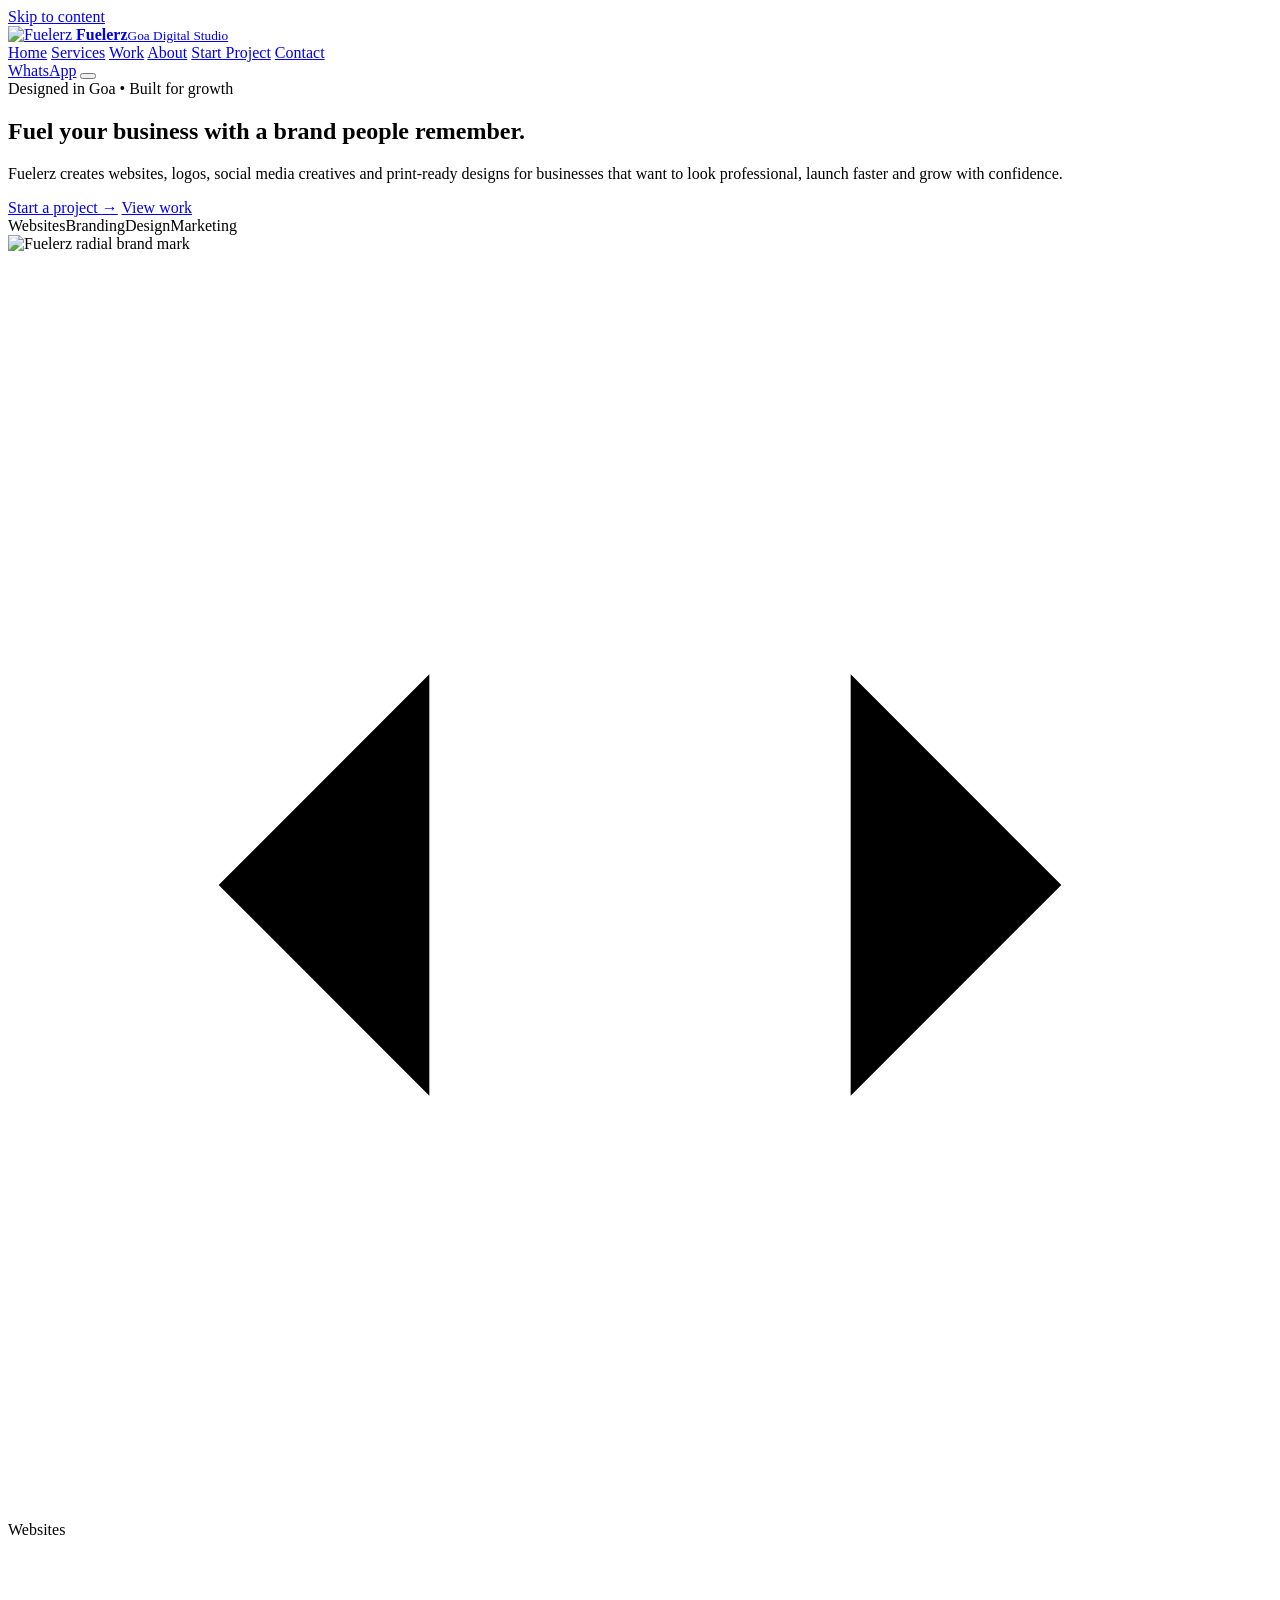
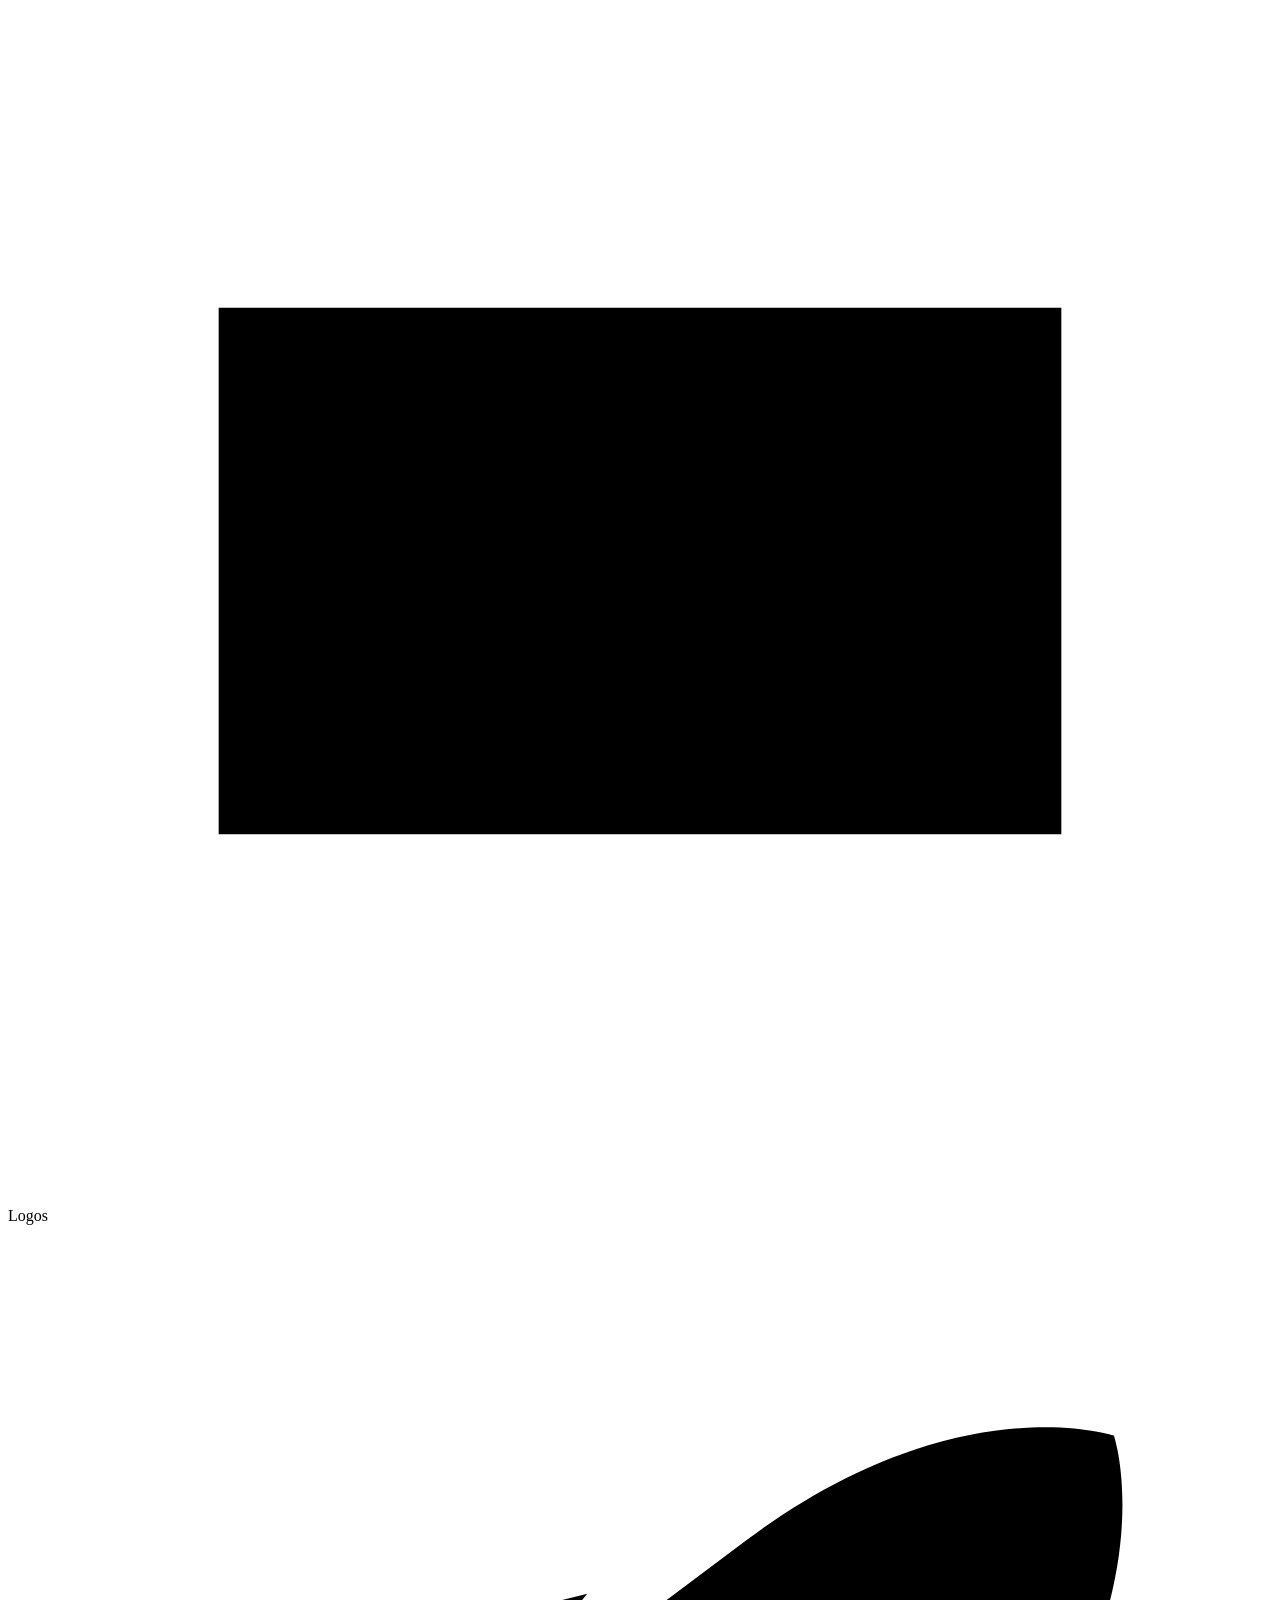
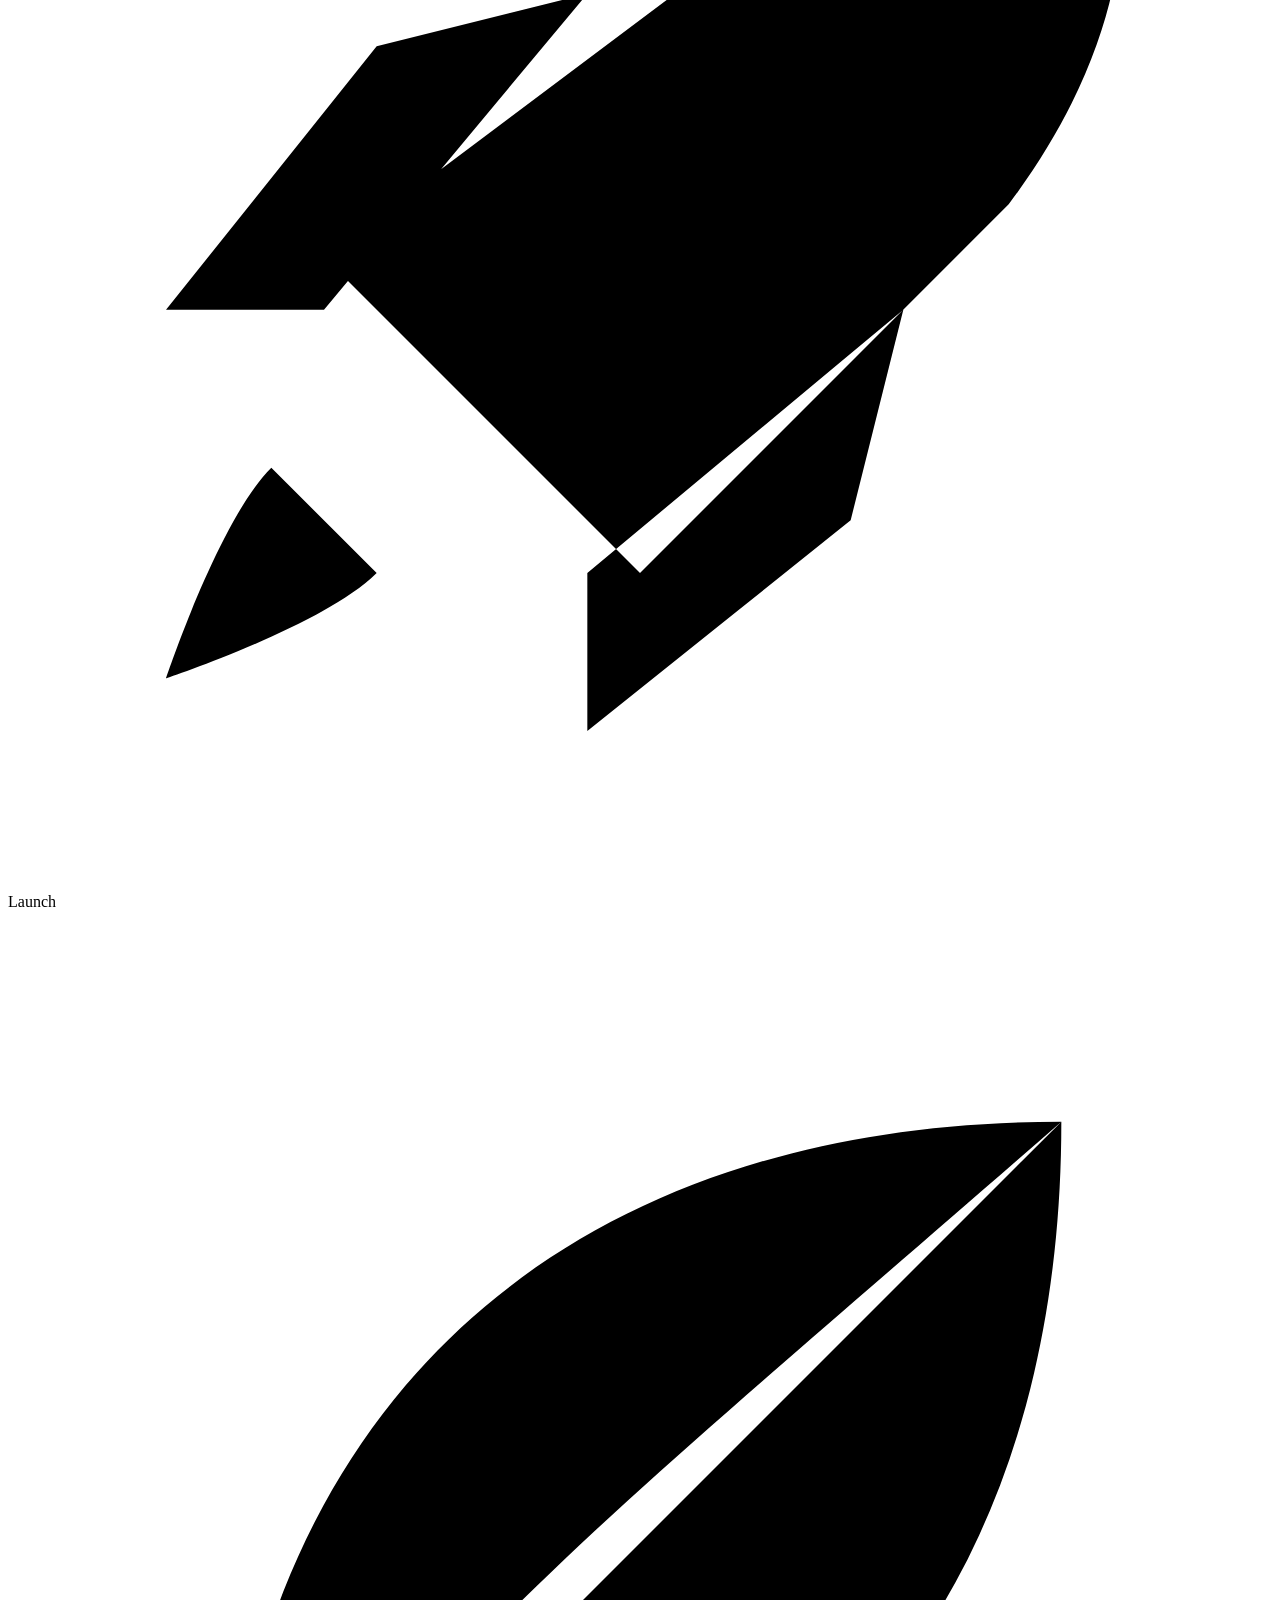
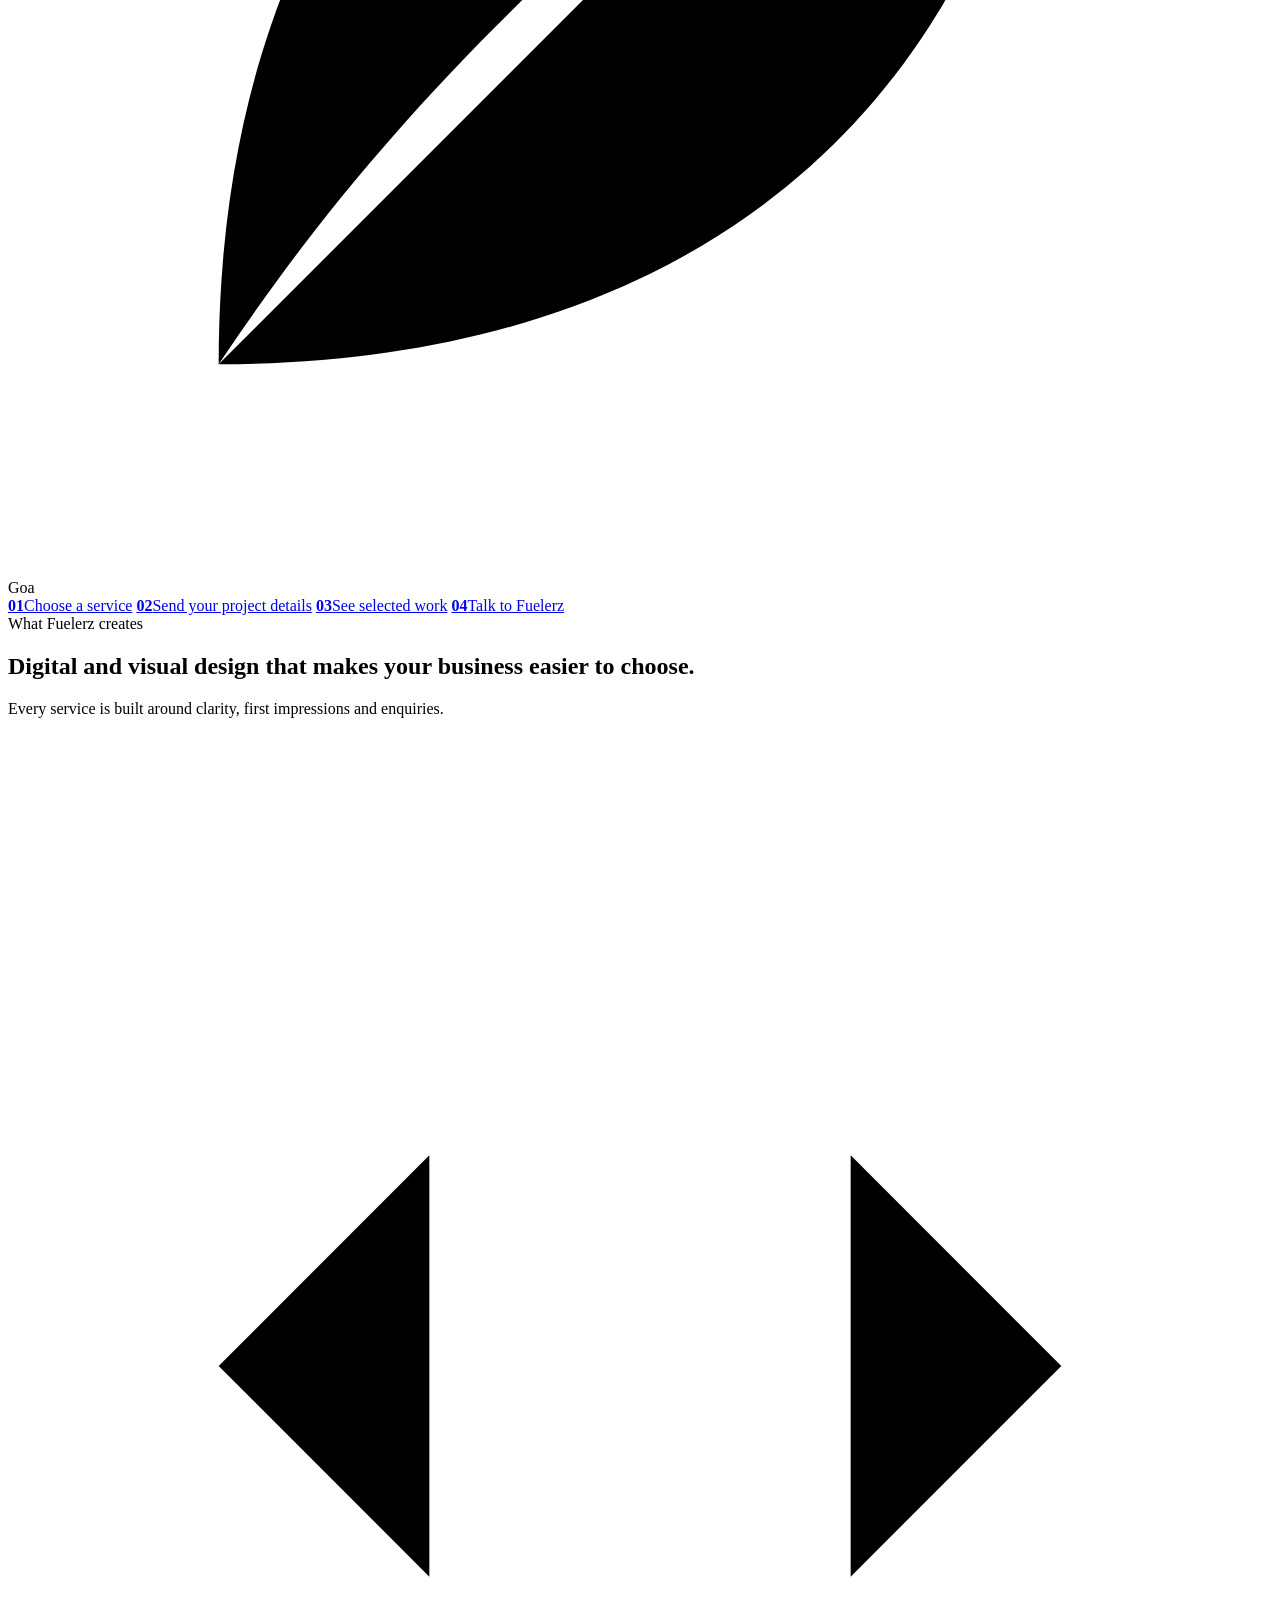
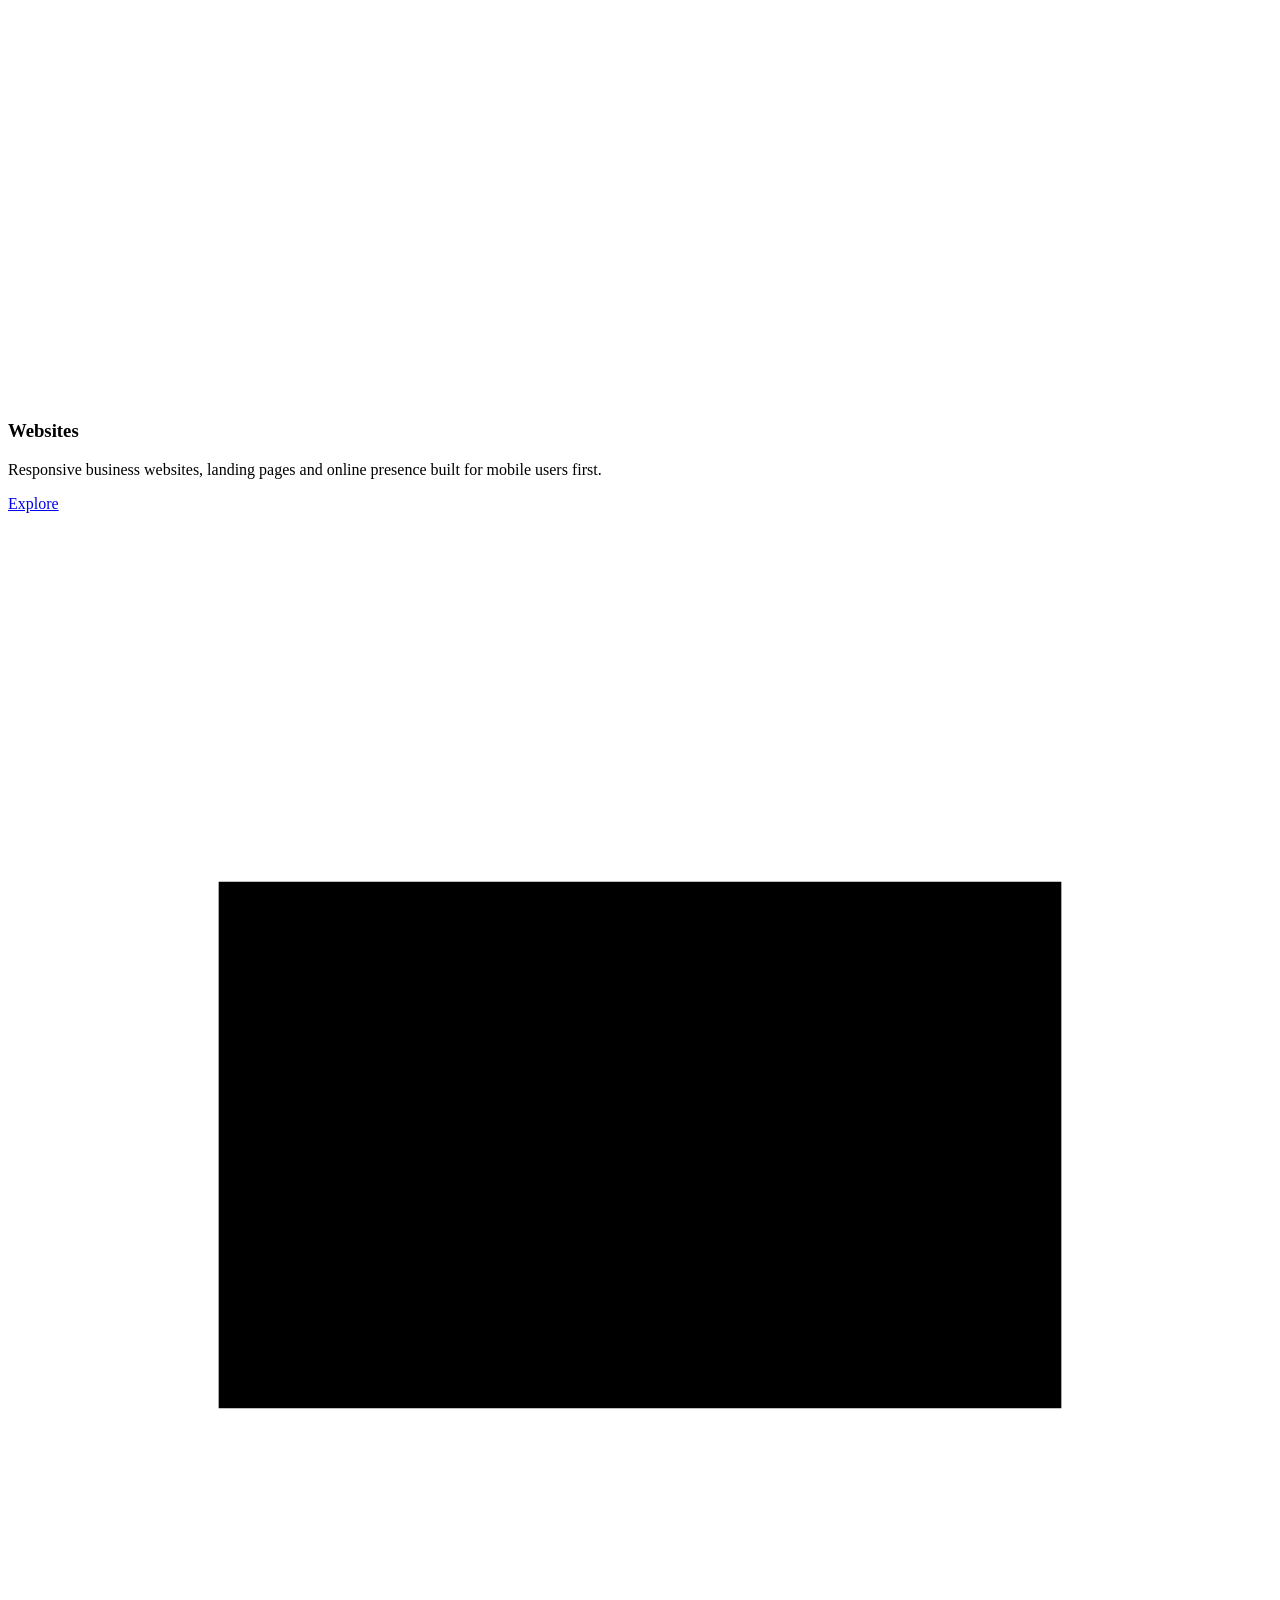
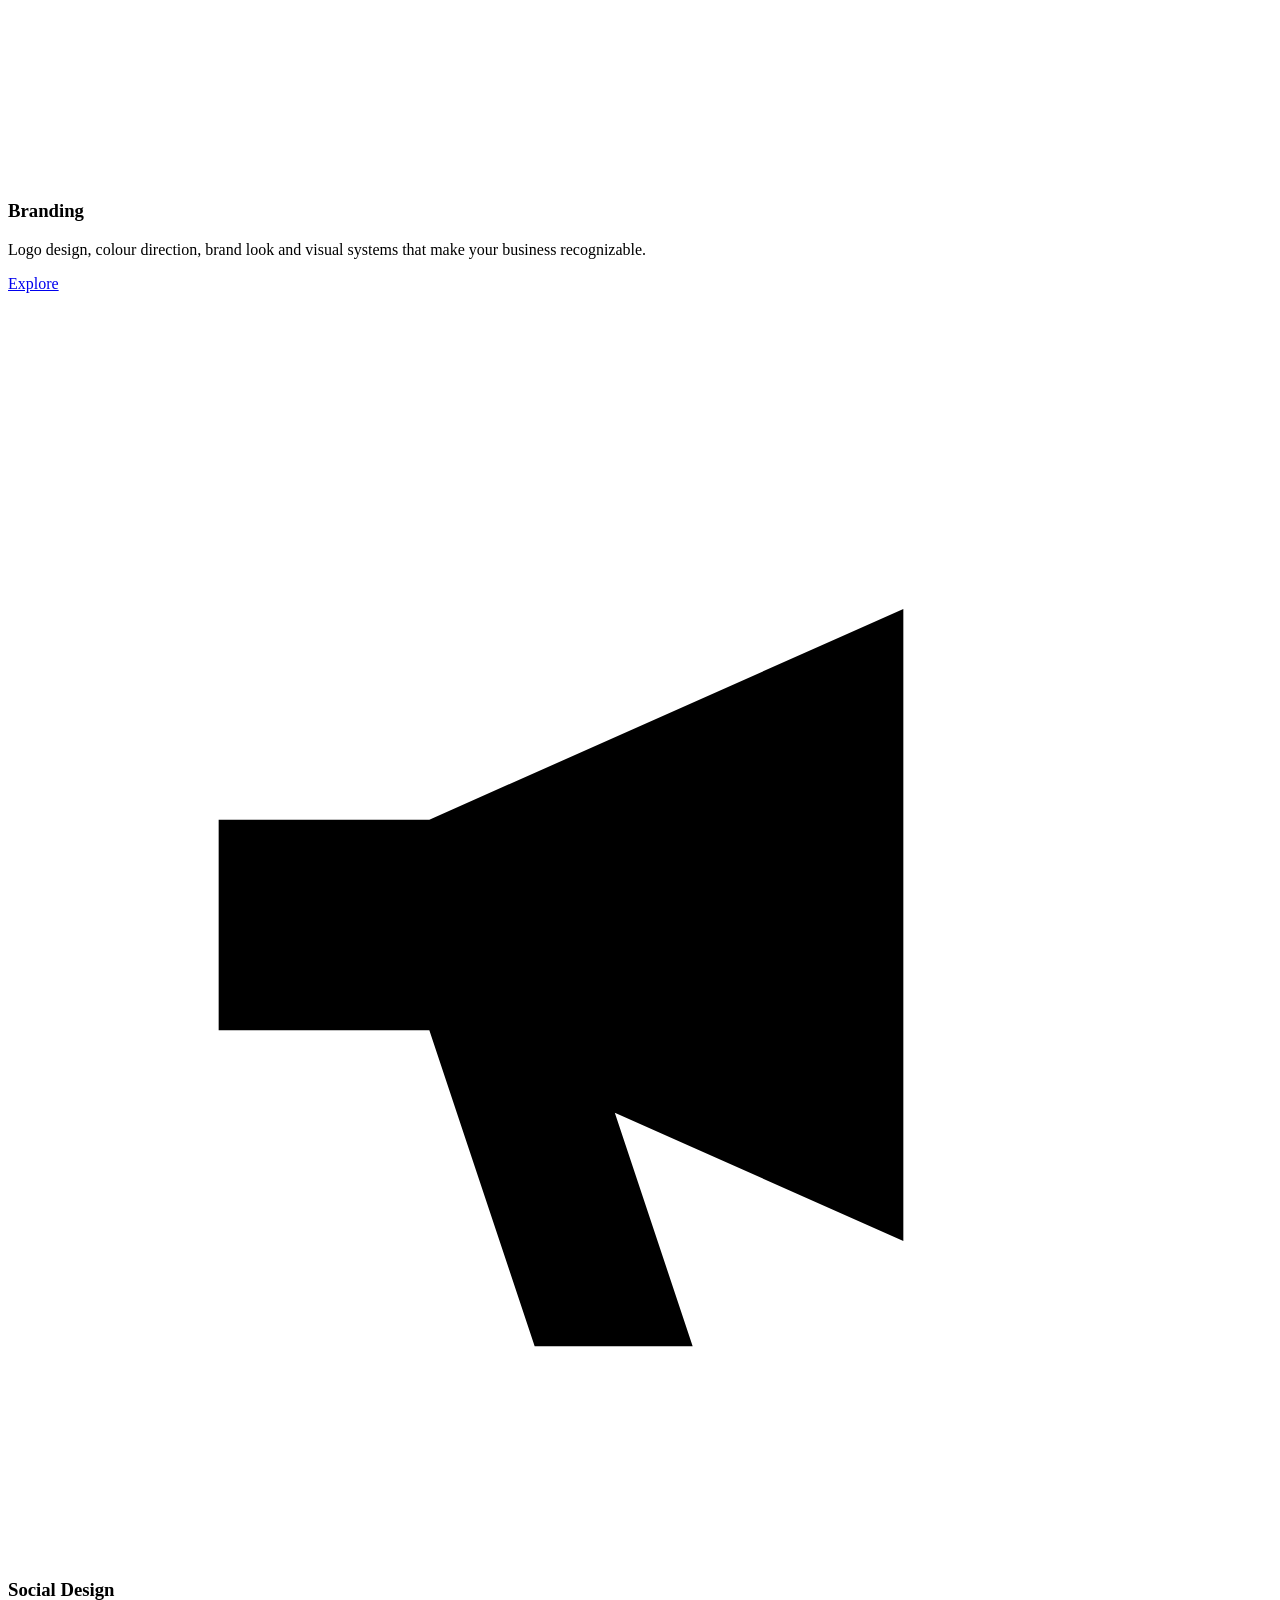
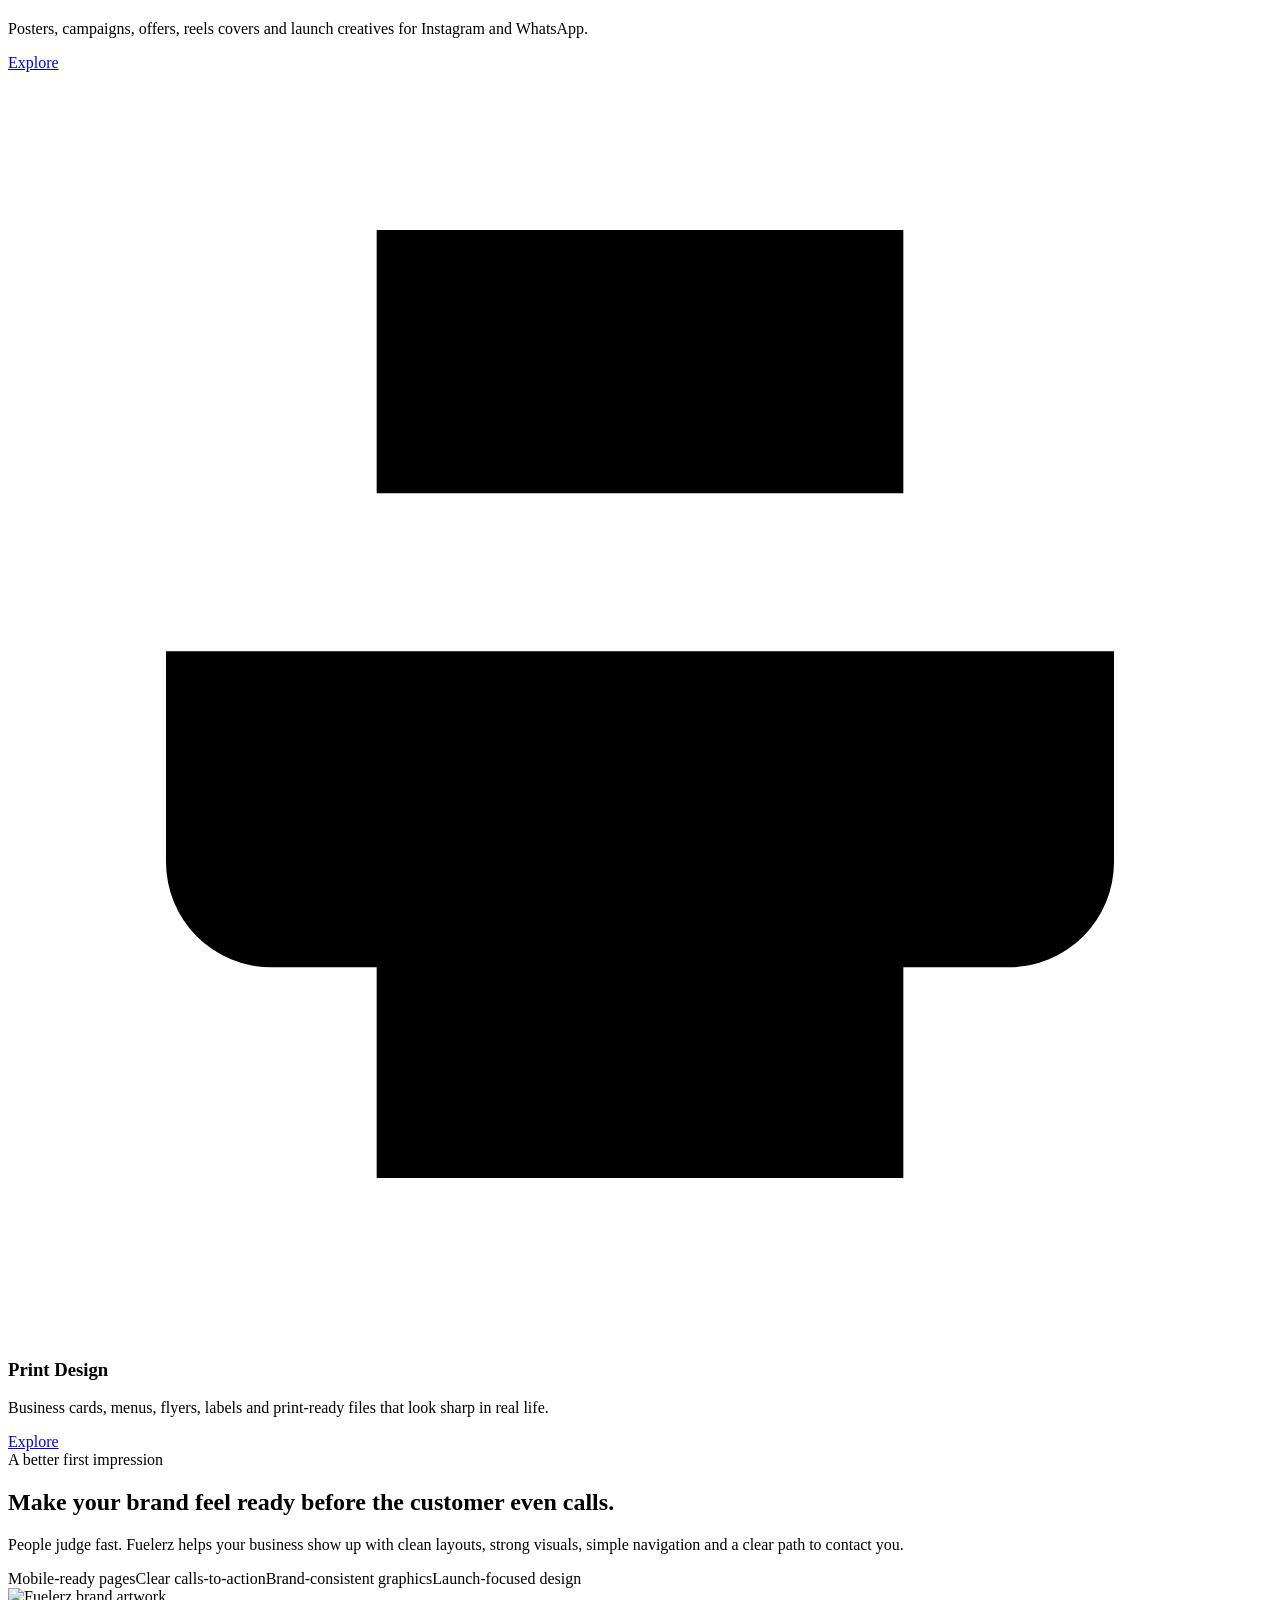
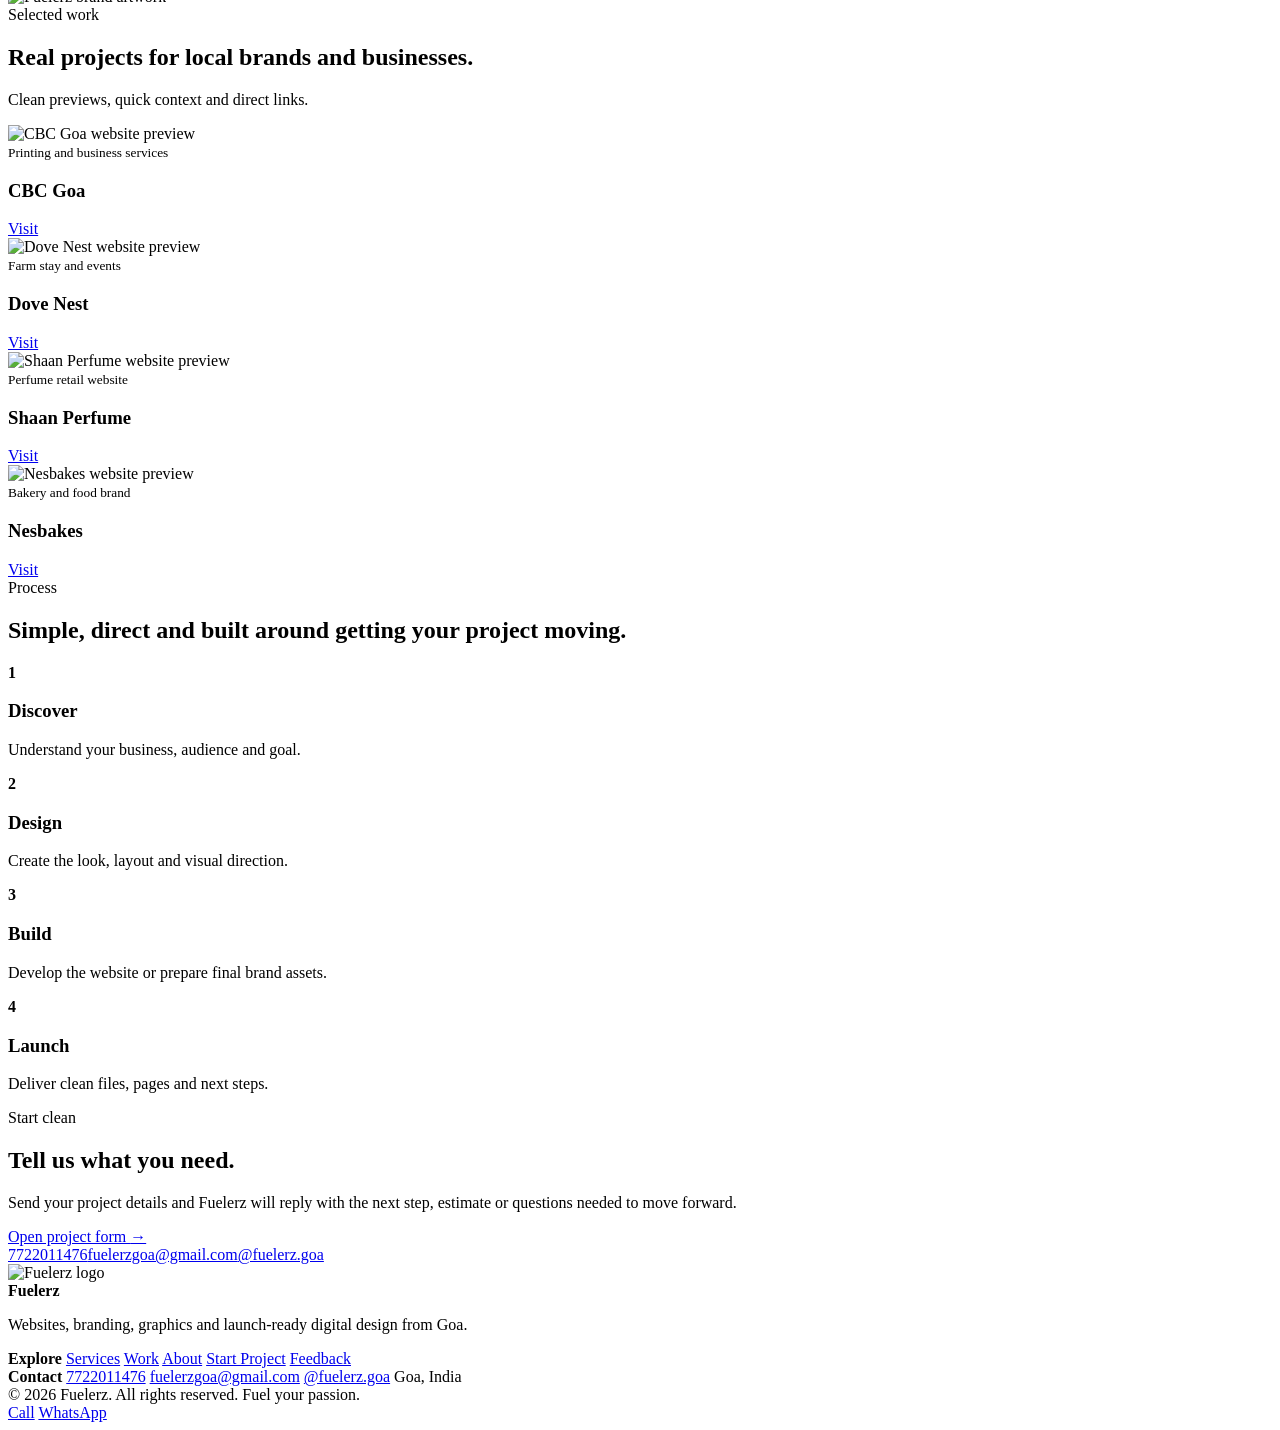
==== index.html @ 54dd2547 "Add files via upload" ====
<!doctype html>
<html lang="en">
<head>
  <meta charset="utf-8">
  <meta name="viewport" content="width=device-width, initial-scale=1">
  <title>Fuelerz | Website Design, Branding & Creative Studio in Goa</title>
  <meta name="description" content="Fuelerz is a Goa-based digital studio creating websites, logos, branding, social media creatives and print designs for businesses that want to stand out.">
  <meta name="theme-color" content="#080512">
  <link rel="icon" type="image/webp" href="assets/images/logo-mark.webp">
  <link rel="apple-touch-icon" href="assets/images/favicon.png">
  <link rel="preconnect" href="https://fonts.googleapis.com">
  <link rel="preconnect" href="https://fonts.gstatic.com" crossorigin>
  <link href="https://fonts.googleapis.com/css2?family=Inter:wght@400;600;700;800;900&family=Rajdhani:wght@600;700&display=swap" rel="stylesheet">
  <link rel="stylesheet" href="css/style.css">
  <meta property="og:title" content="Fuelerz | Website Design, Branding & Creative Studio in Goa">
  <meta property="og:description" content="Fuelerz is a Goa-based digital studio creating websites, logos, branding, social media creatives and print designs for businesses that want to stand out.">
  <meta property="og:image" content="assets/images/hero-design.webp">
  <script type="application/ld+json">{"@context":"https://schema.org","@type":"Organization","name":"Fuelerz","url":"https://fuelerz.com","logo":"https://fuelerz.com/assets/images/logo-mark.webp","founder":{"@type":"Person","name":"Sergio Caetano Fernandes","jobTitle":"Founder of Fuelerz","sameAs":["https://www.instagram.com/sergio.yaml"]},"email":"fuelerzgoa@gmail.com","telephone":"+917722011476","address":{"@type":"PostalAddress","addressRegion":"Goa","addressCountry":"IN"},"sameAs":["https://www.instagram.com/fuelerz.goa"]}</script>
</head>
<body data-page="home">
<a class="skip-link" href="#main">Skip to content</a>
<div class="site-bg" aria-hidden="true"></div>
<div class="grain" aria-hidden="true"></div>
<header class="nav-wrap">
  <nav class="nav-island" aria-label="Main navigation">
    <a class="brand" href="index.html" aria-label="Fuelerz home">
      <img src="assets/images/logo-mark.webp" alt="Fuelerz" class="brand-logo">
      <span class="brand-copy"><strong>Fuelerz</strong><small>Goa Digital Studio</small></span>
    </a>
    <div class="nav-links" id="navLinks">
      <a href="index.html" data-nav="home">Home</a>
      <a href="services.html" data-nav="services">Services</a>
      <a href="work.html" data-nav="work">Work</a>
      <a href="about.html" data-nav="about">About</a>
      <a href="orders.html" data-nav="orders">Start Project</a>
      <a href="contact.html" data-nav="contact">Contact</a>
    </div>
    <div class="nav-cta">
      <a class="whatsapp-pill" href="https://wa.me/917722011476?text=Hi%20Fuelerz%2C%20I%20want%20to%20start%20a%20project." target="_blank" rel="noopener">WhatsApp</a>
      <button class="menu-toggle" aria-label="Open menu" aria-expanded="false" aria-controls="navLinks"><span></span><span></span></button>
    </div>
  </nav>
</header>
<main id="main">

<section class="hero radial-hero">
  <div class="container hero-layout">
    <div class="hero-copy reveal">
      <span class="eyebrow">Designed in Goa • Built for growth</span>
      <h1>Fuel your business with a brand people remember.</h1>
      <p class="lead">Fuelerz creates websites, logos, social media creatives and print-ready designs for businesses that want to look professional, launch faster and grow with confidence.</p>
      <div class="hero-actions">
        <a class="btn btn-primary" href="orders.html">Start a project <span>→</span></a>
        <a class="btn btn-ghost" href="work.html">View work</a>
      </div>
      <div class="signal-row" aria-label="Fuelerz services">
        <span>Websites</span><span>Branding</span><span>Design</span><span>Marketing</span>
      </div>
    </div>
    <div class="hero-stage reveal" aria-label="Fuelerz identity artwork">
      <div class="halo"></div>
      <img class="radial-main" src="assets/images/logo-radial-old.webp" alt="Fuelerz radial brand mark">
      <div class="orbit-card orb-a"><svg viewBox="0 0 24 24"><path d="m8 16-4-4 4-4M16 8l4 4-4 4M14 4l-4 16"/></svg> Websites</div>
      <div class="orbit-card orb-b"><svg viewBox="0 0 24 24"><path d="M4 7h16v10H4V7Zm3-3h10M8 20h8M8 11h8M8 14h4"/></svg> Logos</div>
      <div class="orbit-card orb-c"><svg viewBox="0 0 24 24"><path d="M5 16c-1 1-2 4-2 4s3-1 4-2m7-12c4-3 7-2 7-2s1 3-2 7l-7 7-6-6 8-6Zm-1 1 4 4M6 13l-3 0 4-5 4-1M11 18l0 3 5-4 1-4"/></svg> Launch</div>
      <div class="orbit-card orb-d"><svg viewBox="0 0 24 24"><path d="M20 4C10 4 4 10 4 20c10 0 16-6 16-16ZM4 20c4-6 8-9 16-16"/></svg> Goa</div>
    </div>
  </div>
</section>
<section class="quick-panel">
  <div class="container quick-grid reveal">
    <a href="services.html"><b>01</b><span>Choose a service</span></a>
    <a href="orders.html"><b>02</b><span>Send your project details</span></a>
    <a href="work.html"><b>03</b><span>See selected work</span></a>
    <a href="contact.html"><b>04</b><span>Talk to Fuelerz</span></a>
  </div>
</section>
<section class="section">
  <div class="container">
    <div class="section-head reveal"><span class="eyebrow">What Fuelerz creates</span><h2>Digital and visual design that makes your business easier to choose.</h2><p>Every service is built around clarity, first impressions and enquiries.</p></div>
    <div class="service-grid">
      <article class="service-card reveal"><svg viewBox="0 0 24 24"><path d="m8 16-4-4 4-4M16 8l4 4-4 4M14 4l-4 16"/></svg><h3>Websites</h3><p>Responsive business websites, landing pages and online presence built for mobile users first.</p><a href="services.html#websites">Explore</a></article>
      <article class="service-card reveal"><svg viewBox="0 0 24 24"><path d="M4 7h16v10H4V7Zm3-3h10M8 20h8M8 11h8M8 14h4"/></svg><h3>Branding</h3><p>Logo design, colour direction, brand look and visual systems that make your business recognizable.</p><a href="services.html#branding">Explore</a></article>
      <article class="service-card reveal"><svg viewBox="0 0 24 24"><path d="M4 14h4l9 4V6L8 10H4v4Zm4 0 2 6h3l-2-6"/></svg><h3>Social Design</h3><p>Posters, campaigns, offers, reels covers and launch creatives for Instagram and WhatsApp.</p><a href="services.html#social">Explore</a></article>
      <article class="service-card reveal"><svg viewBox="0 0 24 24"><path d="M7 8V3h10v5M7 17H5a2 2 0 0 1-2-2v-4h18v4a2 2 0 0 1-2 2h-2M7 14h10v7H7v-7Z"/></svg><h3>Print Design</h3><p>Business cards, menus, flyers, labels and print-ready files that look sharp in real life.</p><a href="services.html#print">Explore</a></article>
    </div>
  </div>
</section>
<section class="section alt-section">
  <div class="container two-column">
    <div class="feature-copy reveal"><span class="eyebrow">A better first impression</span><h2>Make your brand feel ready before the customer even calls.</h2><p>People judge fast. Fuelerz helps your business show up with clean layouts, strong visuals, simple navigation and a clear path to contact you.</p><div class="check-list"><span>Mobile-ready pages</span><span>Clear calls-to-action</span><span>Brand-consistent graphics</span><span>Launch-focused design</span></div></div>
    <div class="feature-visual reveal"><img src="assets/images/hero-design.webp" alt="Fuelerz brand artwork"></div>
  </div>
</section>
<section class="section">
  <div class="container">
    <div class="section-head reveal"><span class="eyebrow">Selected work</span><h2>Real projects for local brands and businesses.</h2><p>Clean previews, quick context and direct links.</p></div>
    <div class="work-grid">
      <article class="work-card reveal"><div class="browser-bar"><span></span><span></span><span></span></div><div class="work-image"><img loading="lazy" src="assets/images/work/cbcgoa.webp" alt="CBC Goa website preview"></div><div class="work-info"><div><small>Printing and business services</small><h3>CBC Goa</h3></div><a href="https://cbcgoa.com" target="_blank" rel="noopener">Visit</a></div></article><article class="work-card reveal"><div class="browser-bar"><span></span><span></span><span></span></div><div class="work-image"><img loading="lazy" src="assets/images/work/dovenest.webp" alt="Dove Nest website preview"></div><div class="work-info"><div><small>Farm stay and events</small><h3>Dove Nest</h3></div><a href="https://dovenest.co.in" target="_blank" rel="noopener">Visit</a></div></article><article class="work-card reveal"><div class="browser-bar"><span></span><span></span><span></span></div><div class="work-image"><img loading="lazy" src="assets/images/work/shaanperfume.webp" alt="Shaan Perfume website preview"></div><div class="work-info"><div><small>Perfume retail website</small><h3>Shaan Perfume</h3></div><a href="https://shaanperfume.com" target="_blank" rel="noopener">Visit</a></div></article><article class="work-card reveal"><div class="browser-bar"><span></span><span></span><span></span></div><div class="work-image"><img loading="lazy" src="assets/images/work/nesbakes.webp" alt="Nesbakes website preview"></div><div class="work-info"><div><small>Bakery and food brand</small><h3>Nesbakes</h3></div><a href="https://nesbakes.com" target="_blank" rel="noopener">Visit</a></div></article>
    </div>
  </div>
</section>
<section class="section process-section">
  <div class="container">
    <div class="section-head reveal"><span class="eyebrow">Process</span><h2>Simple, direct and built around getting your project moving.</h2></div>
    <div class="process-lane reveal">
      <div><b>1</b><h3>Discover</h3><p>Understand your business, audience and goal.</p></div>
      <div><b>2</b><h3>Design</h3><p>Create the look, layout and visual direction.</p></div>
      <div><b>3</b><h3>Build</h3><p>Develop the website or prepare final brand assets.</p></div>
      <div><b>4</b><h3>Launch</h3><p>Deliver clean files, pages and next steps.</p></div>
    </div>
  </div>
</section>
<section class="section cta-section">
  <div class="container cta-card reveal">
    <span class="eyebrow">Start clean</span><h2>Tell us what you need.</h2><p>Send your project details and Fuelerz will reply with the next step, estimate or questions needed to move forward.</p><a class="btn btn-primary" href="orders.html">Open project form <span>→</span></a>
    <div class="contact-mini"><a href="tel:+917722011476">7722011476</a><a href="mailto:fuelerzgoa@gmail.com">fuelerzgoa@gmail.com</a><a href="https://instagram.com/fuelerz.goa" target="_blank" rel="noopener">@fuelerz.goa</a></div>
  </div>
</section>

</main>
<footer class="footer">
  <div class="container footer-grid">
    <div class="footer-brand">
      <img src="assets/images/logo-mark.webp" alt="Fuelerz logo">
      <div>
        <strong>Fuelerz</strong>
        <p>Websites, branding, graphics and launch-ready digital design from Goa.</p>
      </div>
    </div>
    <div class="footer-links">
      <strong>Explore</strong>
      <a href="services.html">Services</a>
      <a href="work.html">Work</a>
      <a href="about.html">About</a>
      <a href="orders.html">Start Project</a>
      <a href="feedback.html">Feedback</a>
    </div>
    <div class="footer-contact">
      <strong>Contact</strong>
      <a href="tel:+917722011476">7722011476</a>
      <a href="mailto:fuelerzgoa@gmail.com">fuelerzgoa@gmail.com</a>
      <a href="https://instagram.com/fuelerz.goa" target="_blank" rel="noopener">@fuelerz.goa</a>
      <span>Goa, India</span>
    </div>
  </div>
  <div class="container footer-bottom">
    <span>© 2026 Fuelerz. All rights reserved.</span>
    <span>Fuel your passion.</span>
  </div>
</footer>
<div class="sticky-actions" aria-label="Quick contact">
  <a href="tel:+917722011476">Call</a>
  <a href="https://wa.me/917722011476?text=Hi%20Fuelerz%2C%20I%20want%20to%20start%20a%20project." target="_blank" rel="noopener">WhatsApp</a>
</div>
<script src="js/main.js"></script>
</body>
</html>
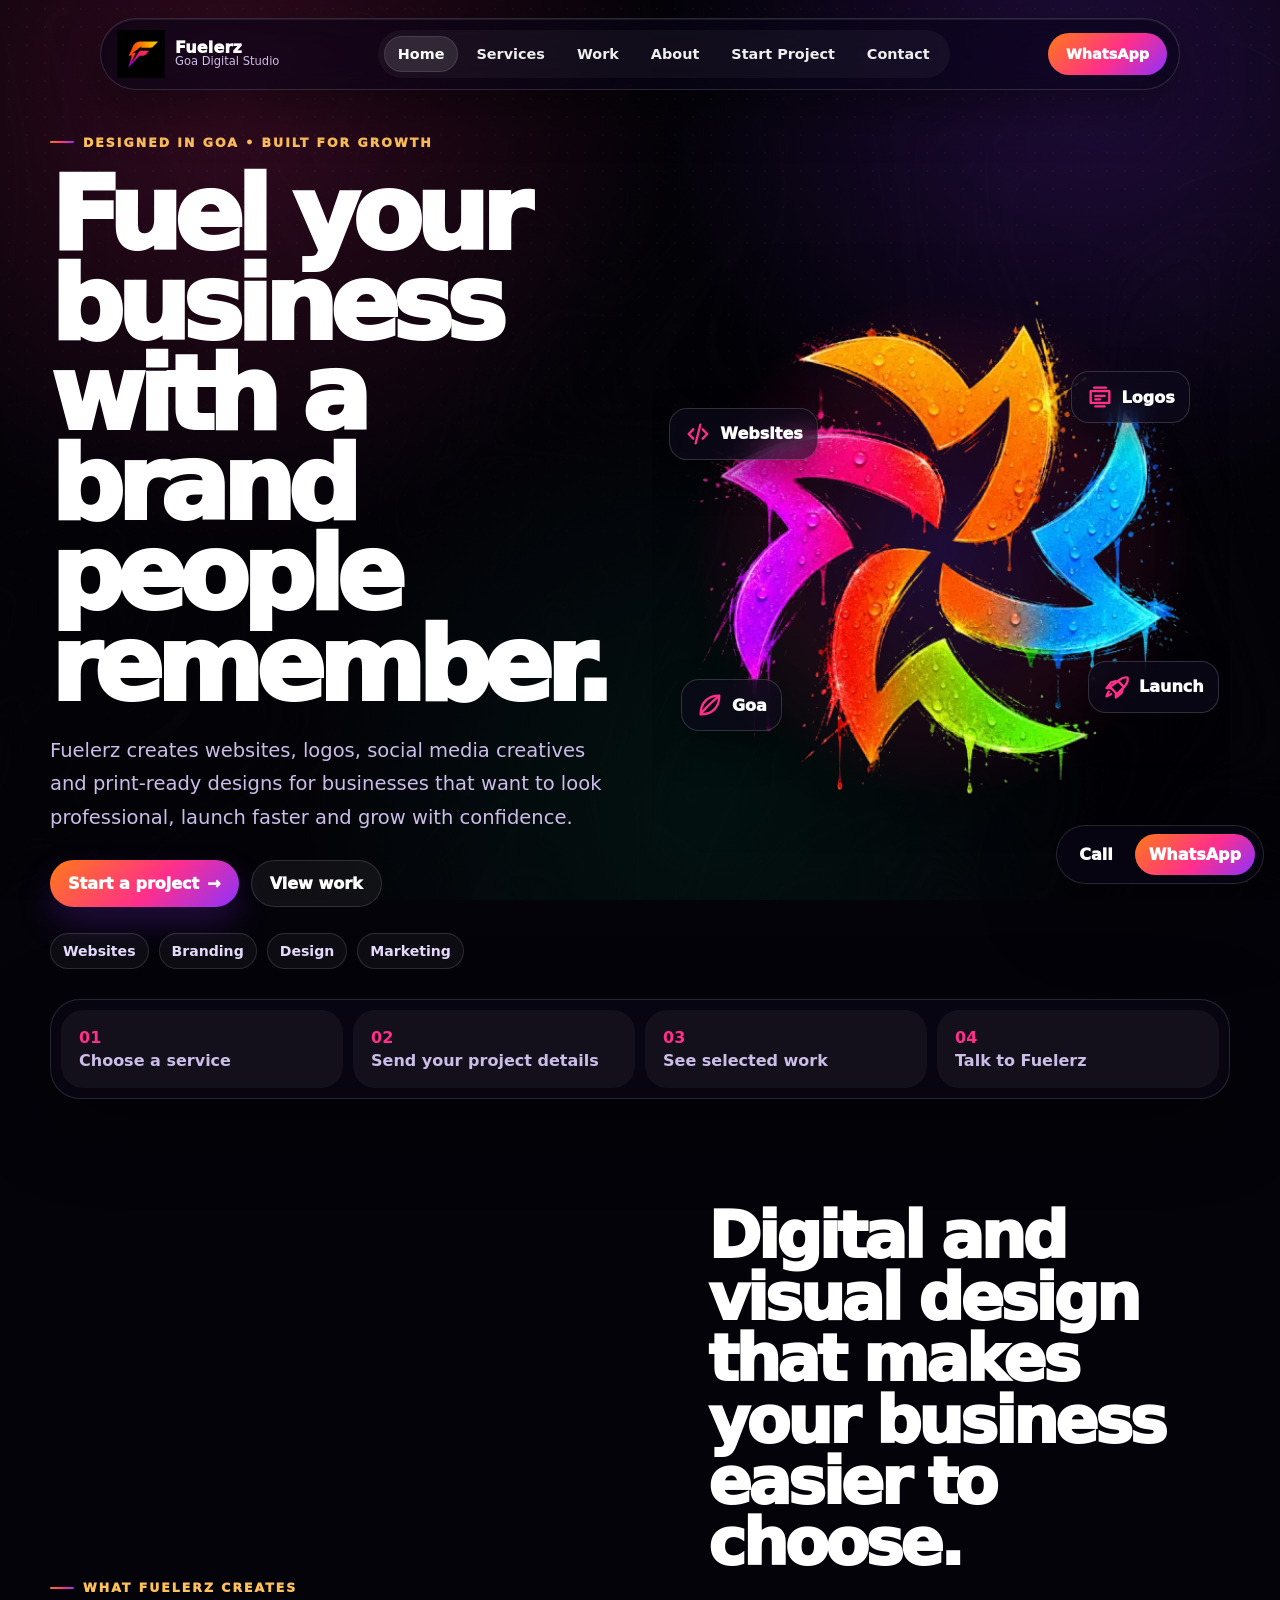
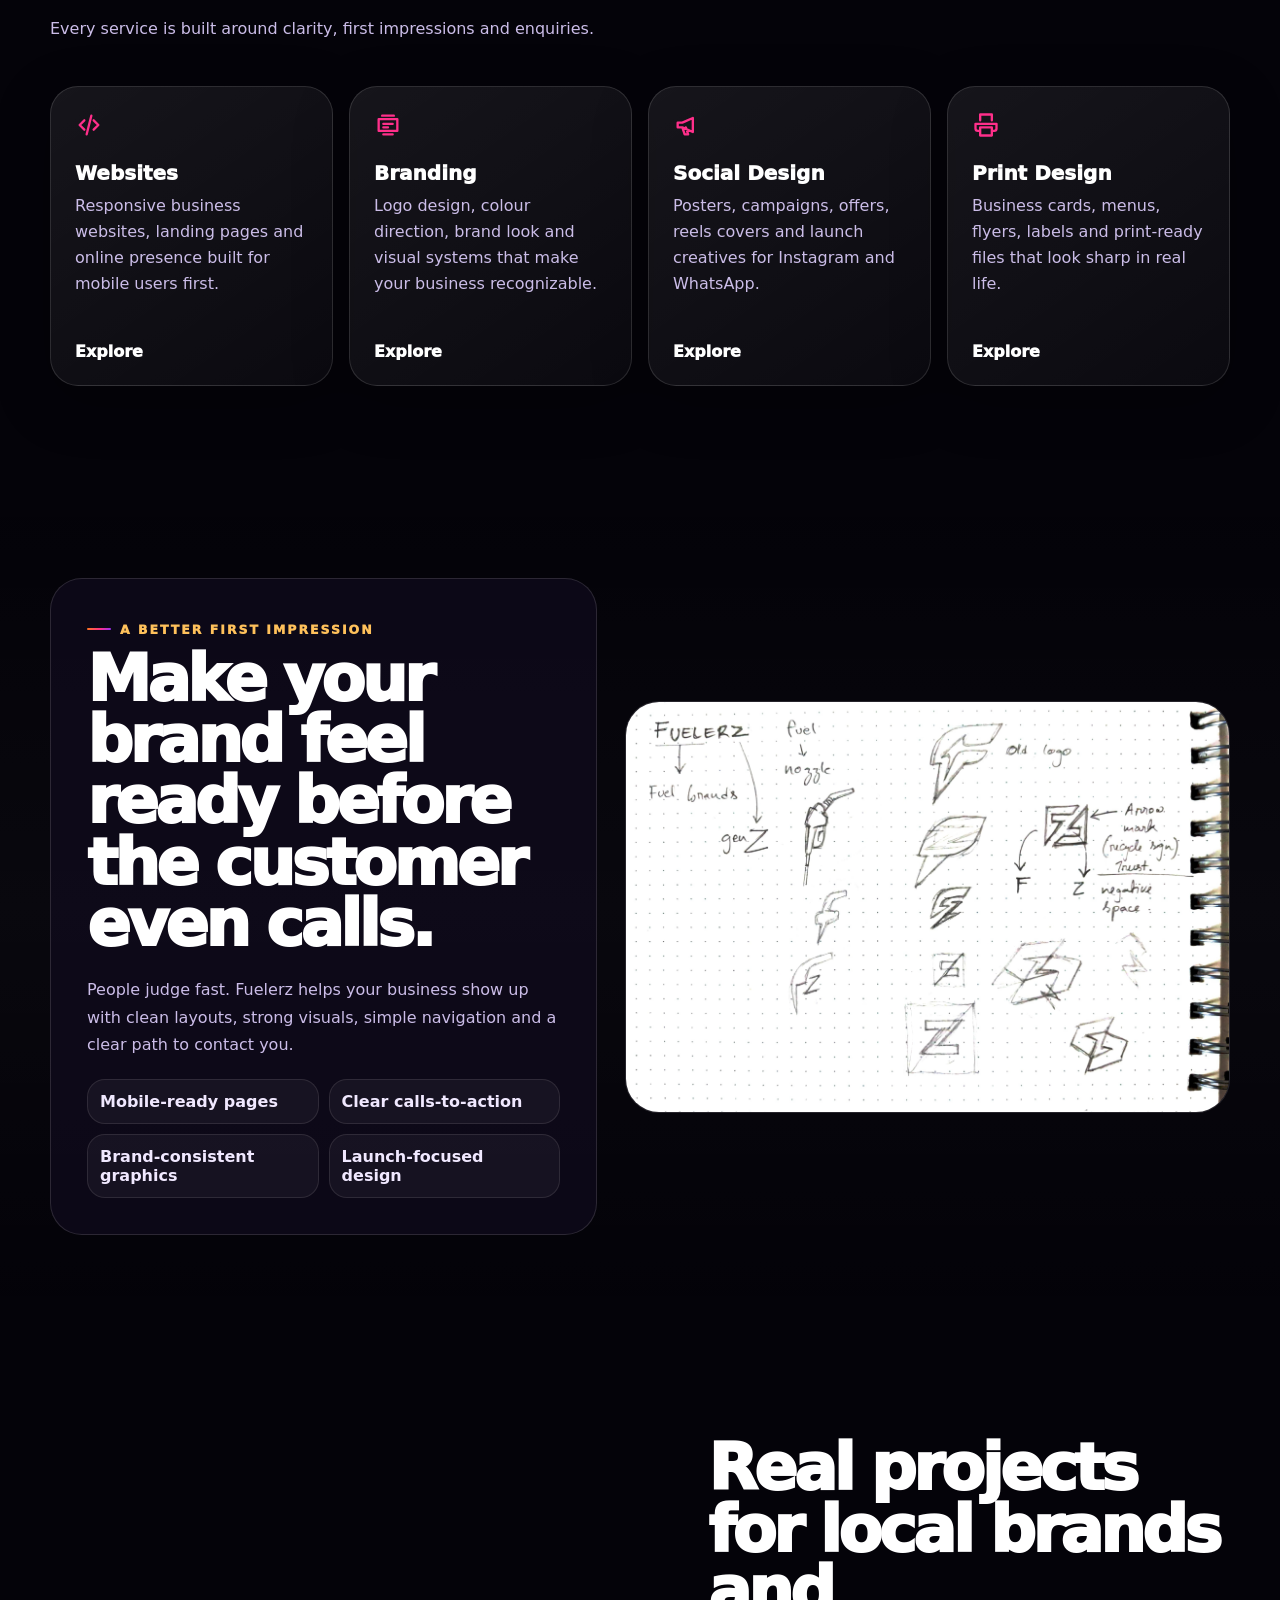
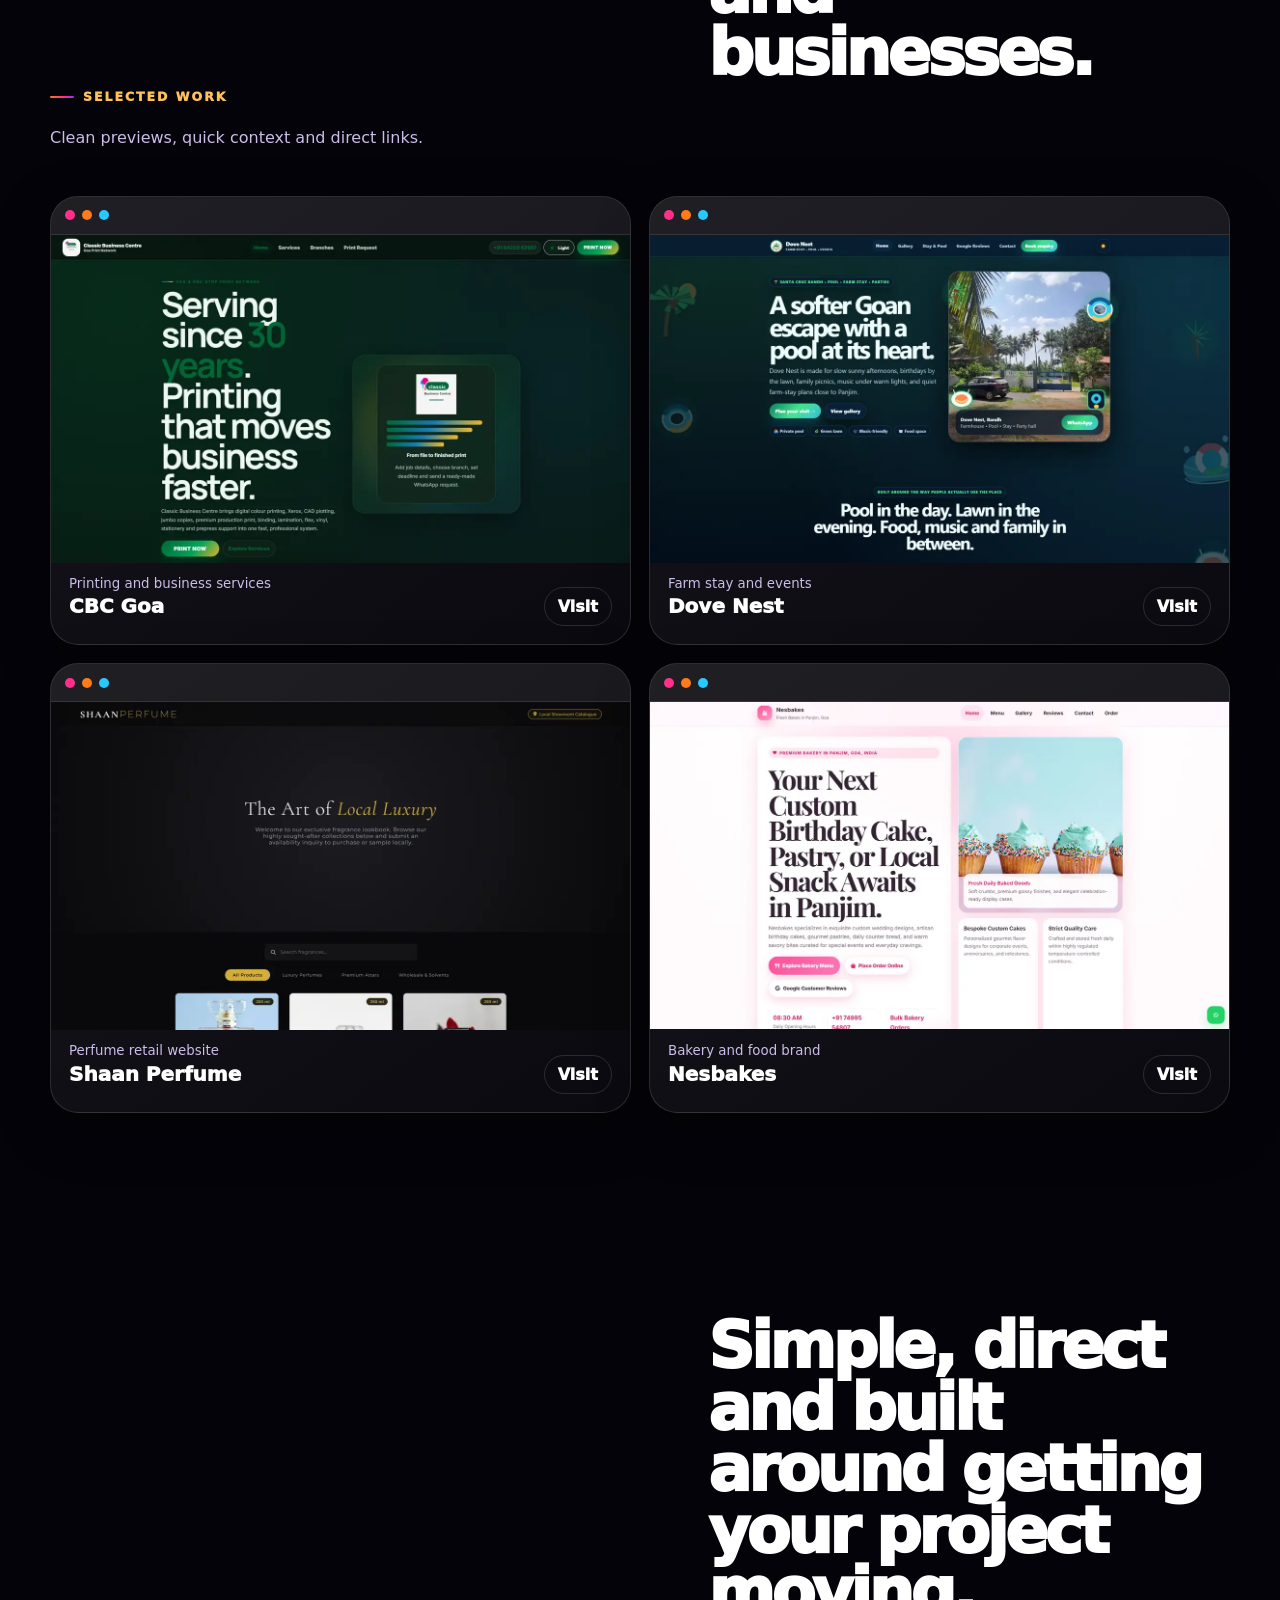
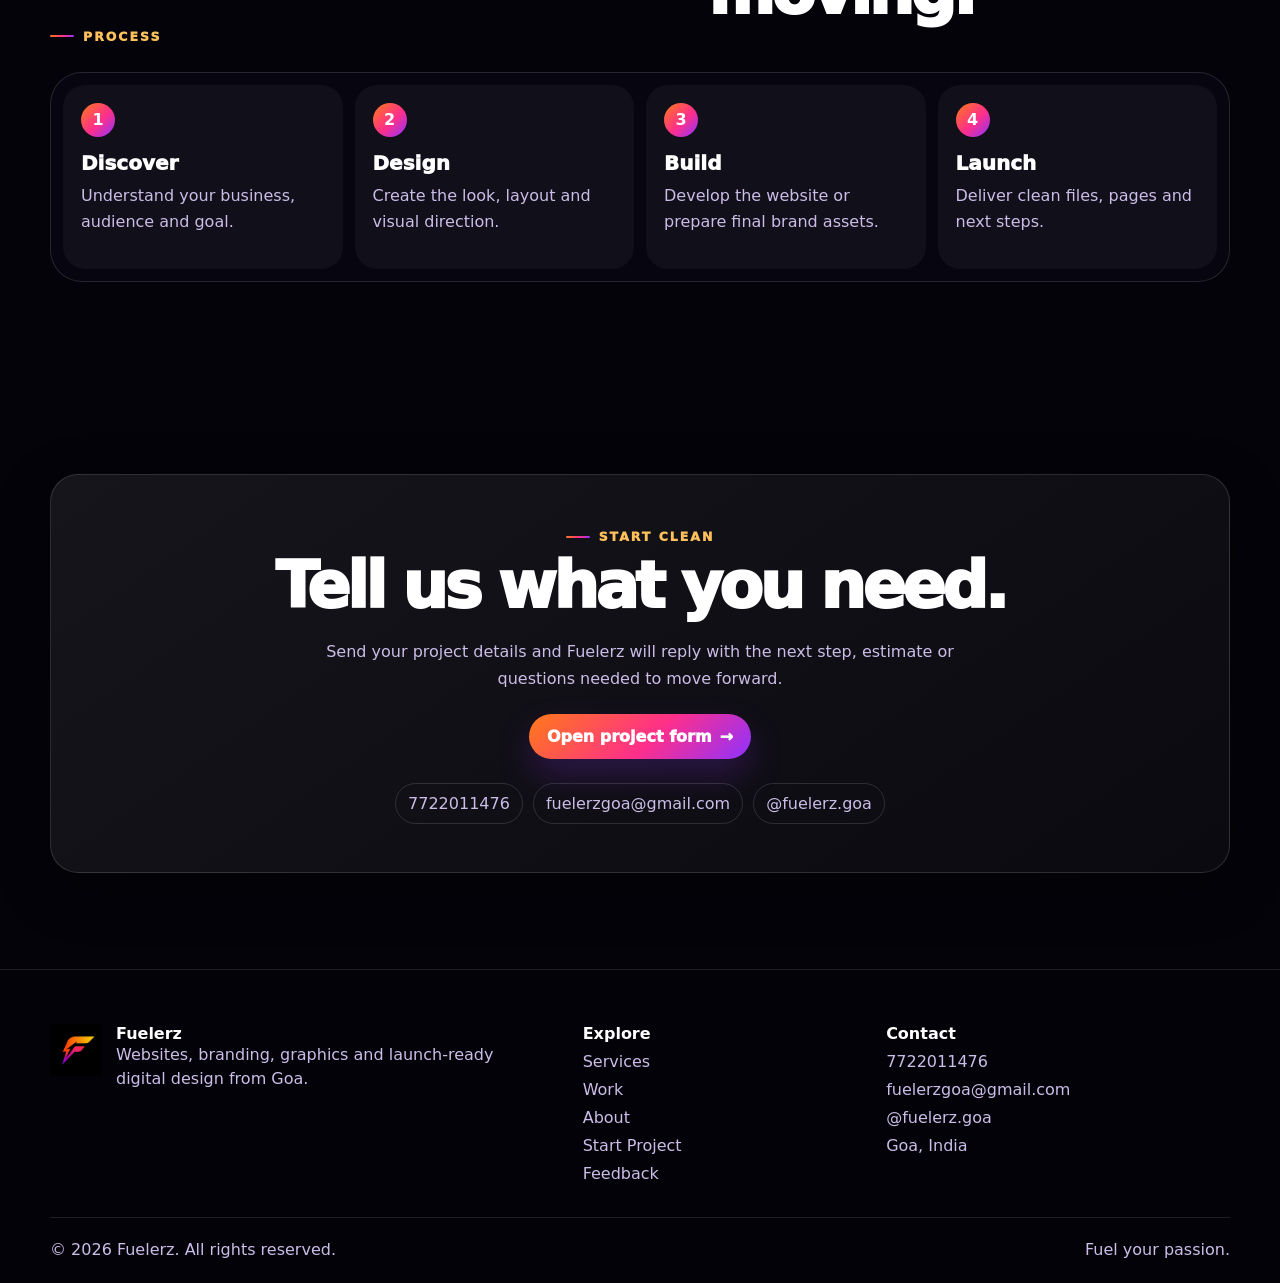
==== commit 879b116d: "Update brand artwork image in index.html" ====
--- a/index.html
+++ b/index.html
@@ -89,7 +89,7 @@
 <section class="section alt-section">
   <div class="container two-column">
     <div class="feature-copy reveal"><span class="eyebrow">A better first impression</span><h2>Make your brand feel ready before the customer even calls.</h2><p>People judge fast. Fuelerz helps your business show up with clean layouts, strong visuals, simple navigation and a clear path to contact you.</p><div class="check-list"><span>Mobile-ready pages</span><span>Clear calls-to-action</span><span>Brand-consistent graphics</span><span>Launch-focused design</span></div></div>
-    <div class="feature-visual reveal"><img src="assets/images/hero-design.webp" alt="Fuelerz brand artwork"></div>
+    <div class="feature-visual reveal"><img src="assets/images/fuelerZ logo v2_page-0001.jpg" alt="Fuelerz brand artwork"></div>
   </div>
 </section>
 <section class="section">
@@ -155,4 +155,4 @@
 </div>
 <script src="js/main.js"></script>
 </body>
-</html>+</html>
--- a/css/style.css
+++ b/css/style.css
@@ -0,0 +1,17 @@
+
+:root{
+  --black:#040309; --deep:#080512; --panel:rgba(18,13,32,.72); --panel2:rgba(255,255,255,.055);
+  --line:rgba(255,255,255,.13); --text:#fff; --muted:#cbbde8; --orange:#ff7a18; --pink:#ff2f8a; --purple:#8d32ff; --cyan:#28c8ff; --green:#00d084;
+  --grad:linear-gradient(135deg,var(--orange),var(--pink) 55%,var(--purple)); --glass:blur(18px) saturate(140%); --shadow:0 24px 80px rgba(0,0,0,.48); --max:1180px;
+}
+*{box-sizing:border-box} html{scroll-behavior:smooth} body{margin:0;font-family:Inter,system-ui,-apple-system,Segoe UI,sans-serif;background:var(--black);color:var(--text);overflow-x:hidden} body.menu-open{overflow:hidden}
+a{color:inherit;text-decoration:none} img{max-width:100%;display:block} svg{width:28px;height:28px;fill:none;stroke:currentColor;stroke-width:2;stroke-linecap:round;stroke-linejoin:round}
+.container{width:min(100% - 32px,var(--max));margin-inline:auto}.skip-link{position:absolute;top:-80px;left:12px;background:#fff;color:#000;padding:10px;border-radius:10px;z-index:999}.skip-link:focus{top:12px}
+.site-bg{position:fixed;inset:0;z-index:-3;background:radial-gradient(circle at 18% 10%,rgba(255,47,138,.22),transparent 34%),radial-gradient(circle at 85% 8%,rgba(141,50,255,.24),transparent 32%),radial-gradient(circle at 55% 90%,rgba(0,208,132,.09),transparent 38%),#040309}.site-bg:after{content:"";position:absolute;inset:0;background:url('../assets/images/monsoon-bg.webp') center/cover no-repeat;opacity:.13;filter:saturate(95%) contrast(115%)}.grain{position:fixed;inset:0;z-index:-2;pointer-events:none;opacity:.26;background-image:radial-gradient(rgba(255,255,255,.16) .7px,transparent .8px);background-size:18px 18px;mask-image:linear-gradient(to bottom,#000,transparent 85%)}
+.nav-wrap{position:fixed;top:18px;left:0;right:0;z-index:100;padding:0 16px}.nav-island{width:min(100%,1080px);height:72px;margin:auto;display:grid;grid-template-columns:auto 1fr auto;align-items:center;gap:16px;padding:10px 12px;border:1px solid rgba(255,255,255,.14);border-radius:999px;background:rgba(9,6,22,.66);backdrop-filter:var(--glass);box-shadow:0 18px 50px rgba(0,0,0,.45),inset 0 1px 0 rgba(255,255,255,.08)}.brand{display:flex;align-items:center;gap:10px;padding-left:4px}.brand-logo{width:48px;height:48px;object-fit:contain}.brand-copy{display:grid;line-height:1}.brand-copy strong{font-weight:1000;letter-spacing:.01em}.brand-copy small{color:var(--muted);font-size:.72rem}.nav-links{justify-self:center;display:flex;align-items:center;gap:4px;padding:6px;border-radius:999px;background:rgba(255,255,255,.04)}.nav-links a{padding:10px 14px;border-radius:999px;color:#eee;font-size:.9rem;font-weight:850}.nav-links a:hover,.nav-links a.active{background:rgba(255,255,255,.1);color:#fff}.nav-links a.active{box-shadow:inset 0 0 0 1px rgba(255,255,255,.1)}.nav-cta{display:flex;align-items:center;gap:8px}.whatsapp-pill,.btn{display:inline-flex;align-items:center;justify-content:center;gap:8px;border:1px solid var(--line);border-radius:999px;padding:13px 18px;background:rgba(255,255,255,.055);font-weight:950;color:#fff;cursor:pointer}.whatsapp-pill{background:var(--grad);border:0;font-size:.9rem}.btn-primary{background:var(--grad);border:0;box-shadow:0 16px 34px rgba(141,50,255,.22)}.btn-ghost:hover,.btn:hover{transform:translateY(-1px);border-color:rgba(255,255,255,.25)}.menu-toggle{display:none;width:46px;height:46px;border:1px solid var(--line);border-radius:50%;background:rgba(255,255,255,.06);position:relative}.menu-toggle span{position:absolute;left:13px;right:13px;height:2px;background:#fff;border-radius:8px;transition:.2s}.menu-toggle span:first-child{top:17px}.menu-toggle span:last-child{top:27px}.menu-open .menu-toggle span:first-child{top:22px;transform:rotate(45deg)}.menu-open .menu-toggle span:last-child{top:22px;transform:rotate(-45deg)}
+.hero{min-height:100vh;padding:128px 0 70px;display:grid;align-items:center}.hero-layout{display:grid;grid-template-columns:.92fr 1.08fr;gap:46px;align-items:center}.eyebrow{display:inline-flex;align-items:center;gap:9px;color:#ffc15b;text-transform:uppercase;letter-spacing:.16em;font-weight:1000;font-size:.78rem}.eyebrow:before{content:"";width:24px;height:2px;background:var(--grad);border-radius:99px}h1,h2,h3,p{margin-top:0}h1{font-size:clamp(3.4rem,8vw,6.7rem);line-height:.88;letter-spacing:-.07em;margin:.2em 0 .23em;font-weight:1000}h2{font-size:clamp(2.1rem,5vw,4.4rem);line-height:.96;letter-spacing:-.055em;margin:.18em 0 .32em;font-weight:1000}h3{font-size:1.25rem;margin:0 0 8px;font-weight:1000}.lead{font-size:clamp(1.05rem,2vw,1.22rem);line-height:1.7;color:var(--muted);max-width:690px}.hero-actions{display:flex;flex-wrap:wrap;gap:12px;margin:26px 0}.signal-row{display:flex;flex-wrap:wrap;gap:10px;margin-top:26px}.signal-row span{padding:9px 12px;border:1px solid var(--line);border-radius:999px;background:rgba(255,255,255,.045);color:#e8ddff;font-weight:850;font-size:.88rem}
+.hero-stage{position:relative;min-height:610px;display:grid;place-items:center;contain:layout paint}.halo{position:absolute;width:min(88%,620px);aspect-ratio:1;border-radius:50%;background:radial-gradient(circle,rgba(141,50,255,.33),rgba(255,47,138,.16) 45%,transparent 71%);filter:blur(3px);opacity:.88}.radial-main{position:relative;z-index:2;width:min(90%,560px);height:auto;object-fit:contain;filter:drop-shadow(0 34px 60px rgba(0,0,0,.55));animation:gentleFloat 7s ease-in-out infinite}.orbit-card{position:absolute;z-index:3;display:flex;align-items:center;gap:8px;padding:11px 14px;border:1px solid rgba(255,255,255,.16);border-radius:18px;background:rgba(14,10,28,.62);backdrop-filter:blur(12px);color:#fff;font-weight:950;box-shadow:0 16px 36px rgba(0,0,0,.35);animation:cardFloat 6s ease-in-out infinite}.orbit-card svg{color:var(--pink)}.orb-a{left:3%;top:27%}.orb-b{right:7%;top:21%;animation-delay:-1.2s}.orb-c{right:2%;bottom:23%;animation-delay:-2.3s}.orb-d{left:5%;bottom:20%;animation-delay:-3.4s}.quick-panel{margin-top:-40px;position:relative;z-index:5}.quick-grid{display:grid;grid-template-columns:repeat(4,1fr);gap:10px;padding:10px;border:1px solid var(--line);border-radius:30px;background:rgba(10,7,22,.72);backdrop-filter:var(--glass);box-shadow:var(--shadow)}.quick-grid a{display:grid;gap:4px;padding:18px;border-radius:22px;background:rgba(255,255,255,.045)}.quick-grid b{color:var(--pink)}.quick-grid span{color:var(--muted);font-weight:850}.section{padding:96px 0}.section.alt-section{background:linear-gradient(180deg,transparent,rgba(255,255,255,.025),transparent)}.section-head{display:grid;grid-template-columns:1.1fr .9fr;gap:20px;align-items:end;margin-bottom:28px}.section-head p{color:var(--muted);line-height:1.7}.service-grid{display:grid;grid-template-columns:repeat(4,1fr);gap:16px}.service-card,.detail-card,.package-card,.work-card,.cta-card,.contact-tile,.order-form,.order-side,.founder-card,.value-grid>div{border:1px solid var(--line);background:linear-gradient(145deg,rgba(255,255,255,.075),rgba(255,255,255,.032));border-radius:28px;box-shadow:0 16px 55px rgba(0,0,0,.28)}.service-card{padding:24px;min-height:300px;display:flex;flex-direction:column}.service-card svg,.detail-card svg{color:var(--pink);margin-bottom:22px}.service-card p,.detail-card p,.package-card p,.value-grid p,.process-lane p,.work-info small{color:var(--muted);line-height:1.62}.service-card a{margin-top:auto;color:#fff;font-weight:950}.two-column{display:grid;grid-template-columns:.95fr 1.05fr;gap:28px;align-items:center}.feature-copy{padding:36px;border:1px solid var(--line);border-radius:32px;background:rgba(17,11,31,.65)}.feature-copy p{color:var(--muted);line-height:1.72}.feature-visual{border:1px solid var(--line);border-radius:34px;overflow:hidden;background:#07050d}.feature-visual img{width:100%;height:auto;object-fit:contain}.check-list{display:grid;grid-template-columns:repeat(2,1fr);gap:10px;margin-top:20px}.check-list span{padding:12px;border-radius:18px;border:1px solid rgba(255,255,255,.1);background:rgba(255,255,255,.045);color:#f0e8ff;font-weight:850}.work-grid{display:grid;grid-template-columns:repeat(2,1fr);gap:18px}.work-card{overflow:hidden}.browser-bar{height:38px;display:flex;gap:7px;align-items:center;padding:0 14px;background:rgba(255,255,255,.045);border-bottom:1px solid rgba(255,255,255,.1)}.browser-bar span{width:10px;height:10px;border-radius:50%;background:var(--pink)}.browser-bar span:nth-child(2){background:var(--orange)}.browser-bar span:nth-child(3){background:var(--cyan)}.work-image{height:320px;background:#06040d;display:grid;place-items:center}.work-image img{width:100%;height:100%;object-fit:contain}.work-info{display:flex;justify-content:space-between;gap:14px;align-items:end;padding:18px}.work-info a{font-weight:950;color:#fff;padding:9px 13px;border-radius:999px;border:1px solid var(--line)}.process-lane{display:grid;grid-template-columns:repeat(4,1fr);gap:12px;border:1px solid var(--line);border-radius:32px;padding:12px;background:rgba(10,7,22,.6)}.process-lane div{padding:18px;border-radius:22px;background:rgba(255,255,255,.04)}.process-lane b{display:grid;place-items:center;width:34px;height:34px;border-radius:50%;background:var(--grad);margin-bottom:14px}.cta-card{text-align:center;padding:48px}.cta-card p{color:var(--muted);max-width:680px;margin:0 auto 22px;line-height:1.7}.contact-mini{display:flex;justify-content:center;flex-wrap:wrap;gap:10px;margin-top:24px}.contact-mini a{padding:10px 12px;border:1px solid var(--line);border-radius:999px;color:var(--muted)}.page-hero{padding:150px 0 70px}.page-title{max-width:920px}.page-title h1{font-size:clamp(3rem,6vw,5.4rem)}.service-detail-grid{display:grid;grid-template-columns:repeat(2,1fr);gap:18px}.detail-card{padding:28px}.detail-card li{margin:10px 0;color:var(--muted)}.package-grid{display:grid;grid-template-columns:repeat(3,1fr);gap:18px}.package-card{padding:28px}.package-card.hot{background:linear-gradient(145deg,rgba(255,122,24,.16),rgba(141,50,255,.14))}.package-card span{color:#ffc15b;text-transform:uppercase;font-weight:1000;letter-spacing:.14em;font-size:.78rem}.work-page-grid{grid-template-columns:repeat(2,1fr)}.about-layout{display:grid;grid-template-columns:.8fr 1.2fr;gap:28px;align-items:center}.founder-card{overflow:hidden;padding:10px}.founder-card img{width:100%;height:auto;border-radius:22px;object-fit:contain}.founder-copy p{color:var(--muted);line-height:1.75}.about-badges{display:flex;flex-wrap:wrap;gap:10px;margin:20px 0}.about-badges span{padding:9px 12px;border:1px solid var(--line);border-radius:999px;color:#f2eaff;font-weight:850}.value-grid{display:grid;grid-template-columns:repeat(2,1fr);gap:12px}.value-grid div{padding:20px}.value-grid b{color:var(--pink)}.order-layout{display:grid;grid-template-columns:.36fr .64fr;gap:20px;align-items:start}.single-form{grid-template-columns:1fr;max-width:760px}.order-side{padding:22px;position:sticky;top:110px}.choice{width:100%;display:flex;justify-content:space-between;border:1px solid rgba(255,255,255,.1);background:rgba(255,255,255,.04);color:#fff;border-radius:18px;padding:15px 16px;margin:8px 0;font-weight:950;cursor:pointer}.choice.active{background:linear-gradient(135deg,rgba(255,122,24,.18),rgba(255,47,138,.15),rgba(141,50,255,.18));border-color:rgba(255,47,138,.35)}.order-form{padding:24px}.form-row{display:grid;grid-template-columns:1fr 1fr;gap:12px}.order-form label{display:grid;gap:8px;margin-bottom:14px;color:#f1e9ff;font-weight:850}.order-form input,.order-form select,.order-form textarea{width:100%;border:1px solid rgba(255,255,255,.13);background:rgba(255,255,255,.06);border-radius:17px;color:#fff;padding:14px;outline:0;font:inherit}.order-form textarea{min-height:150px;resize:vertical}.order-form input:focus,.order-form select:focus,.order-form textarea:focus{border-color:rgba(255,47,138,.55);box-shadow:0 0 0 4px rgba(255,47,138,.08)}.contact-grid{display:grid;grid-template-columns:repeat(2,1fr);gap:18px}.contact-tile{padding:30px;min-height:170px;display:flex;flex-direction:column;justify-content:space-between}.contact-tile span{color:#ffc15b;text-transform:uppercase;letter-spacing:.12em;font-weight:1000;font-size:.82rem}.contact-tile strong{font-size:clamp(1.2rem,2vw,1.65rem);word-break:break-word}.footer{padding:54px 0 24px;border-top:1px solid rgba(255,255,255,.1);background:#030208}.footer-grid{display:grid;grid-template-columns:1.3fr .7fr .9fr;gap:36px}.footer-brand{display:flex;gap:14px;align-items:flex-start}.footer-brand img{width:52px;height:52px;object-fit:contain}.footer p{max-width:520px;color:var(--muted);line-height:1.5}.footer-links,.footer-contact{display:grid;gap:9px;align-content:start}.footer-links a,.footer-contact a,.footer-contact span{color:var(--muted)}.footer-bottom{display:flex;justify-content:space-between;gap:16px;margin-top:34px;padding-top:22px;border-top:1px solid rgba(255,255,255,.1);color:var(--muted)}.sticky-actions{position:fixed;right:16px;bottom:16px;z-index:80;display:flex;gap:8px;padding:8px;border:1px solid var(--line);border-radius:999px;background:rgba(9,6,22,.7);backdrop-filter:var(--glass);box-shadow:var(--shadow)}.sticky-actions a{padding:11px 14px;border-radius:999px;font-weight:950}.sticky-actions a:last-child{background:var(--grad)}.reveal{opacity:0;transform:translate3d(0,18px,0);transition:opacity .55s ease,transform .55s ease}.reveal.visible{opacity:1;transform:none}
+@keyframes gentleFloat{0%,100%{transform:translate3d(0,0,0) rotate(-1deg)}50%{transform:translate3d(0,-12px,0) rotate(1deg)}}@keyframes cardFloat{0%,100%{transform:translate3d(0,0,0)}50%{transform:translate3d(0,-8px,0)}}
+@media(max-width:980px){.nav-island{grid-template-columns:auto auto}.nav-links{position:absolute;top:82px;left:16px;right:16px;display:grid;grid-template-columns:1fr 1fr;padding:12px;border-radius:26px;background:rgba(8,5,18,.96);border:1px solid var(--line);box-shadow:var(--shadow);opacity:0;pointer-events:none;transform:translateY(-8px) scale(.98);transition:.2s}.menu-open .nav-links{opacity:1;pointer-events:auto;transform:none}.menu-toggle{display:block}.whatsapp-pill{display:none}.hero-layout,.two-column,.about-layout,.order-layout{grid-template-columns:1fr}.hero-stage{min-height:520px}.service-grid,.quick-grid,.process-lane,.footer-grid,.service-detail-grid,.package-grid,.contact-grid{grid-template-columns:1fr 1fr}.section-head{display:block}.order-side{position:static}.work-image{height:270px}}
+@media(max-width:640px){.container{width:min(100% - 24px,var(--max))}.nav-wrap{top:10px;padding:0 10px}.nav-island{height:66px}.brand-copy small{display:none}.brand-logo{width:44px;height:44px}.hero{padding:110px 0 58px}.hero-layout{gap:20px}.hero-stage{min-height:390px}.radial-main{width:min(92%,370px)}.orbit-card{font-size:.82rem;padding:9px 10px}.orb-a{left:0;top:20%}.orb-b{right:0;top:18%}.orb-c{right:0;bottom:18%}.orb-d{left:0;bottom:16%}h1{font-size:3.28rem}.section{padding:66px 0}.quick-grid,.service-grid,.work-grid,.process-lane,.service-detail-grid,.package-grid,.contact-grid,.footer-grid,.form-row,.value-grid,.work-page-grid{grid-template-columns:1fr}.quick-panel{margin-top:0}.feature-copy,.cta-card{padding:24px}.check-list{grid-template-columns:1fr}.work-image{height:230px}.footer-bottom{display:grid}.sticky-actions{left:12px;right:12px;justify-content:center}.sticky-actions a{flex:1;text-align:center}.page-hero{padding-top:122px}.page-title h1{font-size:3rem}.footer-brand{display:grid}.nav-links{grid-template-columns:1fr}.contact-tile{min-height:130px}}
+@media(prefers-reduced-motion:reduce){*,*:before,*:after{animation-duration:.001ms!important;animation-iteration-count:1!important;transition-duration:.001ms!important;scroll-behavior:auto!important}.reveal{opacity:1;transform:none}}
